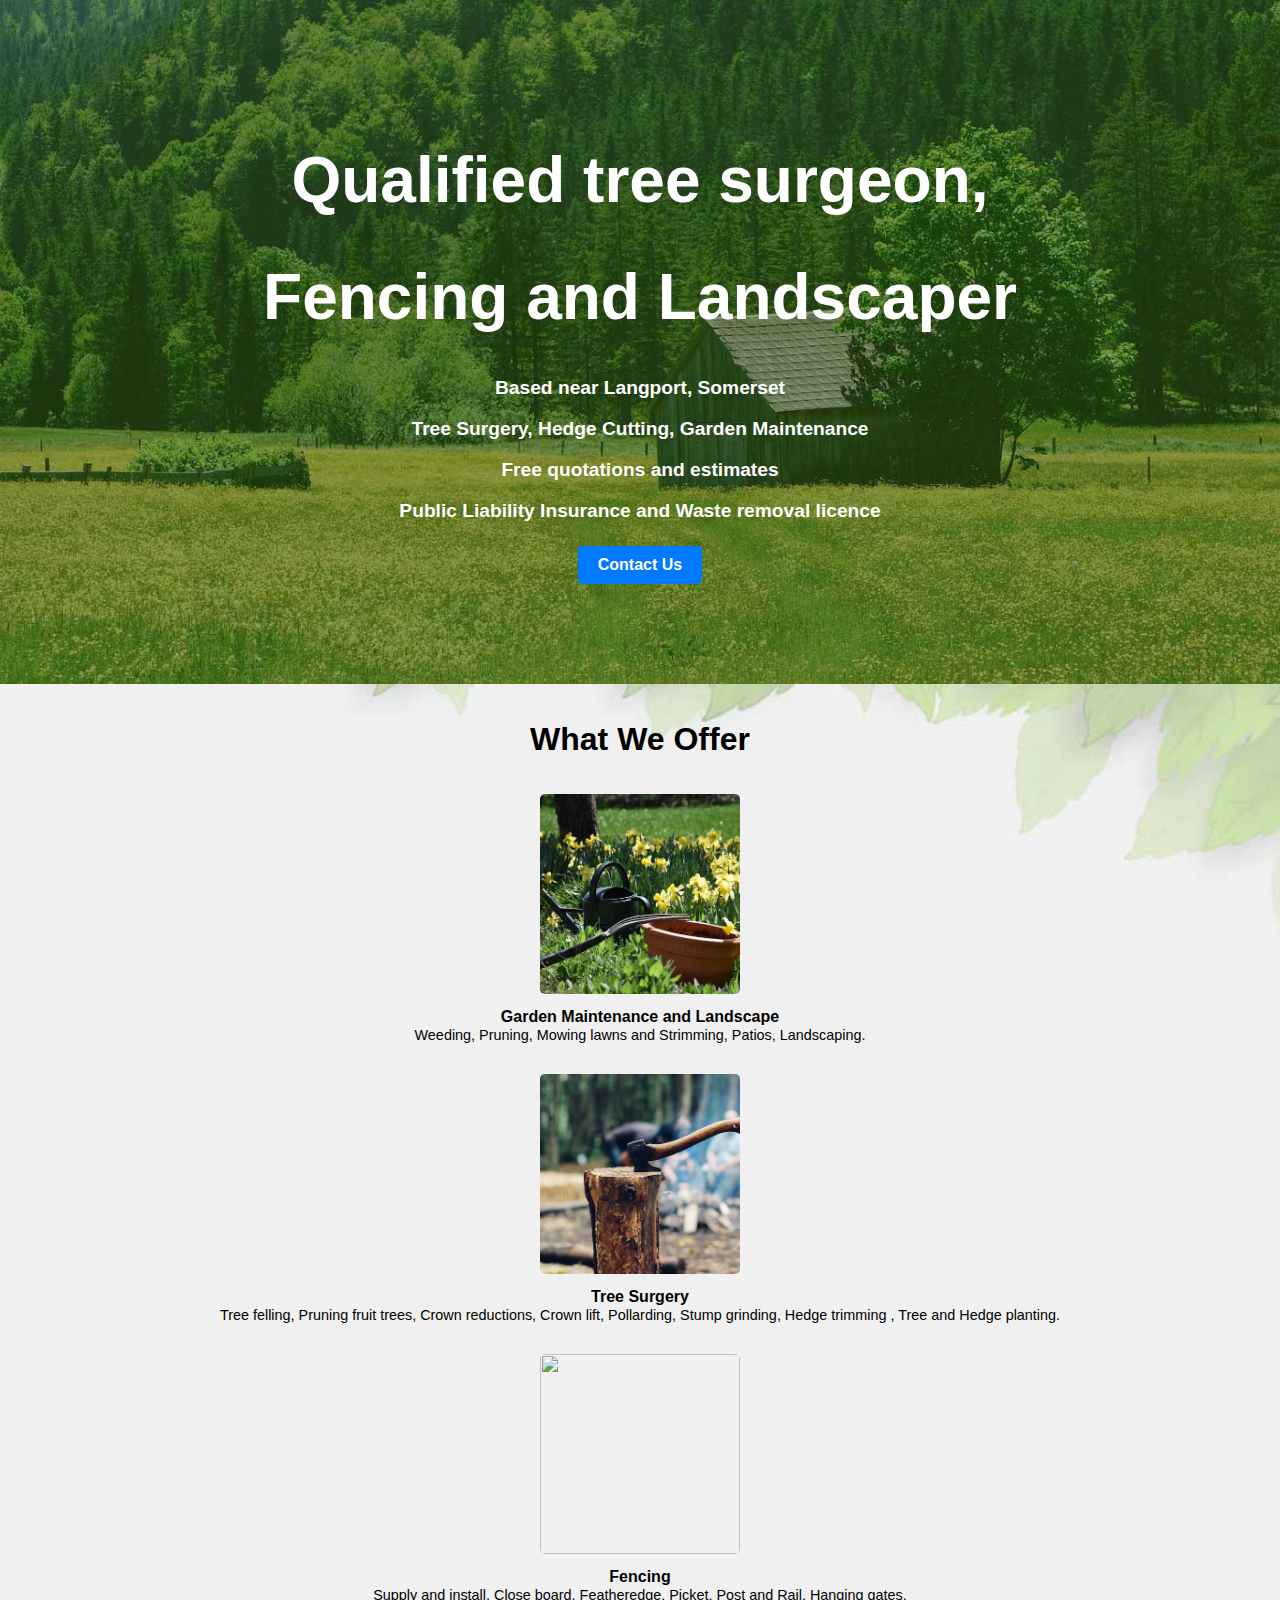
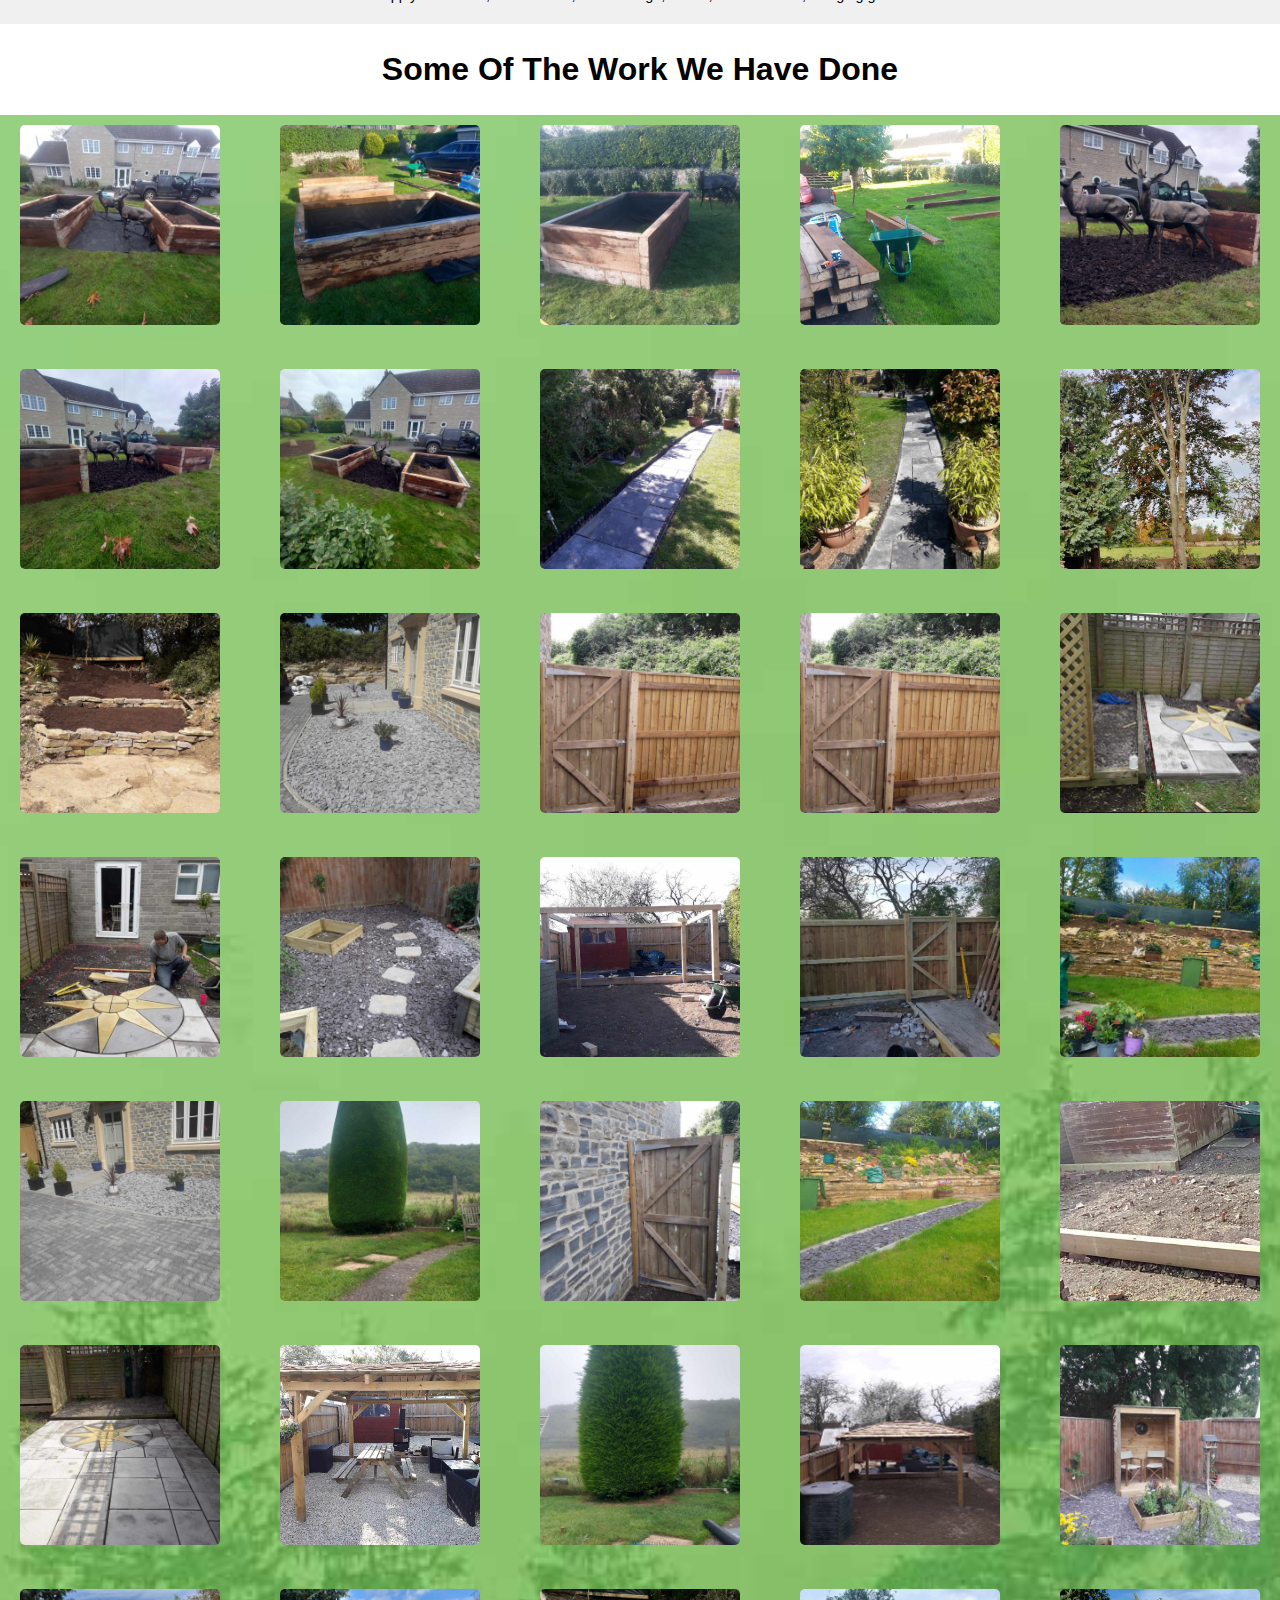
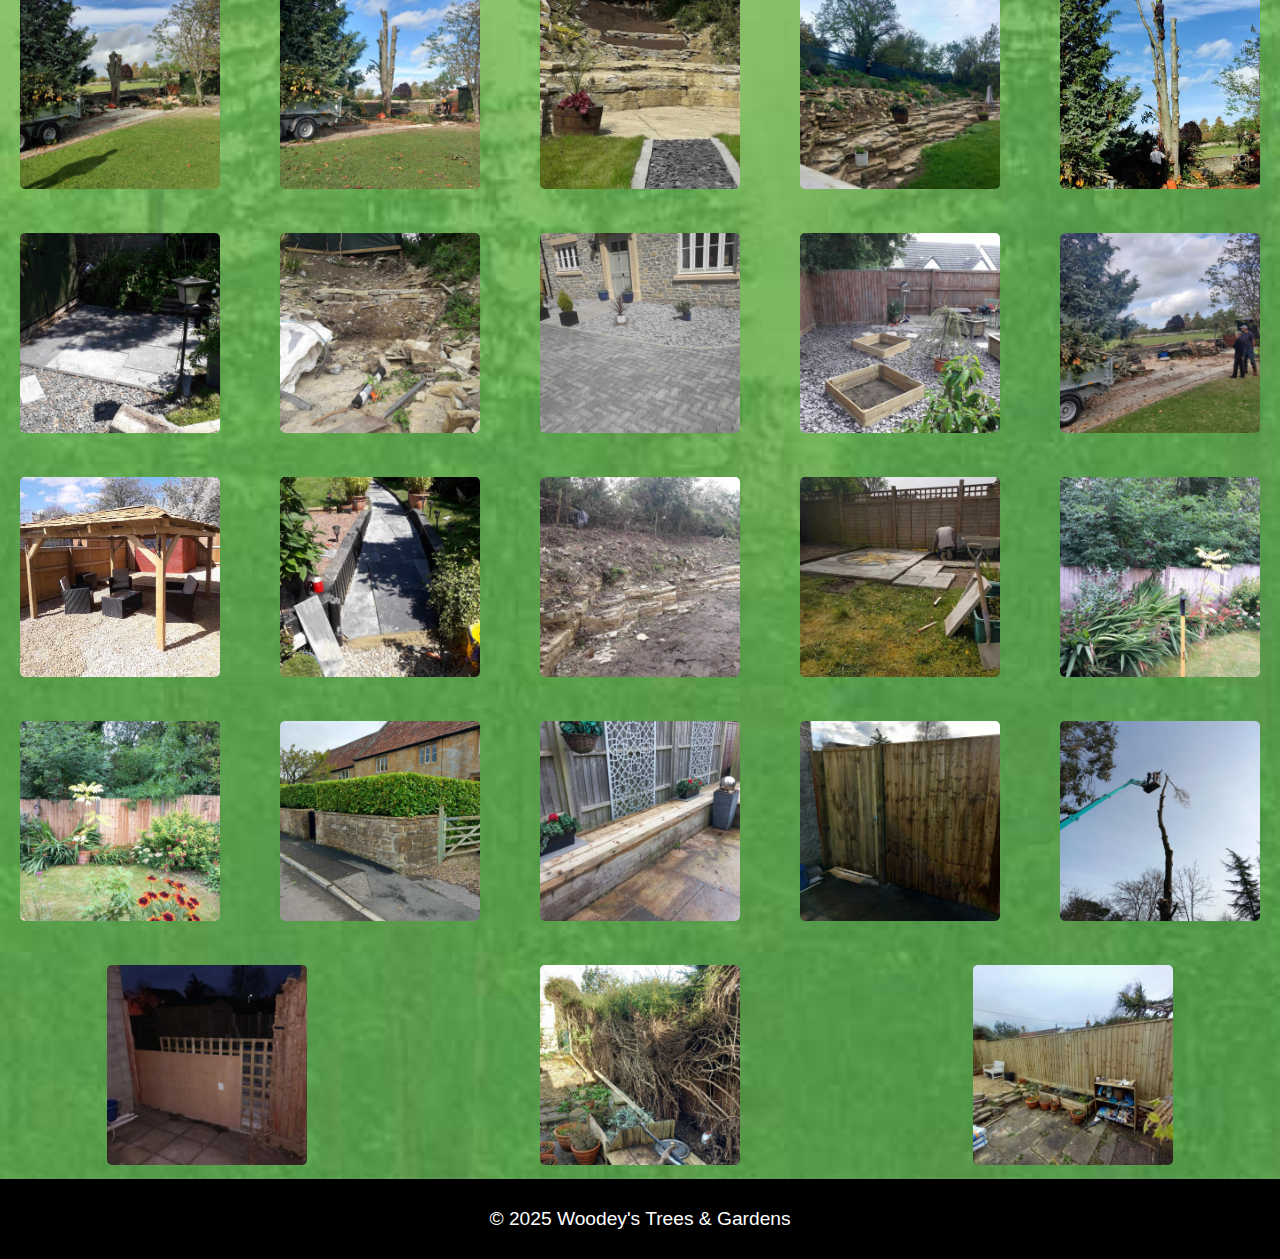
==== index.html @ 31429c20 "upload photos" ====
<!DOCTYPE html>
<html lang="en">
<head>
  <meta charset="UTF-8">
  <meta name="viewport" content="width=device-width, initial-scale=1.0">
  <title>Woodey's Trees & Gardens</title>
  <link rel="stylesheet" href="styles.css">
</head>
<body>
  <header>
    <h1>Qualified tree surgeon,</h1> 
    <h1>Fencing and Landscaper</h1>
    <nav>
      <ul>
        <p>Based near Langport, Somerset</p>
        <p>Tree Surgery, Hedge Cutting, Garden Maintenance</p>
        <p>Free quotations and estimates</p>
        <p>Public Liability Insurance and Waste removal licence</p>
      </ul>
    </nav>
  <!-- Contact Us Button -->
  <a href="contact-us.html" class="contact-button">Contact Us</a>
    </header>

<main>
    <section id="about">
      <h2>What We Offer</h2>
      <div class="aboutpictures">
        <figure>
          <img src="images/Garden Maintenance.jpg">
          <figcaption>Garden Maintenance and Landscape</figcaption>
          <p2>Weeding, Pruning, Mowing lawns and Strimming, Patios, Landscaping.</p2>
        </figure>
        <figure>
          <img src="images/Tree.jpg">
          <figcaption>Tree Surgery</figcaption>
          <p2>Tree felling, Pruning fruit trees, Crown reductions, Crown lift, Pollarding, Stump grinding, Hedge trimming , Tree and Hedge planting.</p2>
        </figure>
        <figure>
          <img src="images/Fence.jpg">
          <figcaption>Fencing</figcaption>
        <p2>Supply and install, Close board, Featheredge, Picket, Post and Rail, Hanging gates.</p2>
        </figure>
      </div>
    </section>
  </main>

<portfolio>
    <section id="portfolio">
      <h2>Some Of The Work We Have Done</h2>
      <div class="gallery">
        <figure><img src="images/Planter.jpg"></figure>
        <figure><img src="images/Planter2.jpeg"></figure>
        <figure><img src="images/Planter3.jpeg"></figure>
        <figure><img src="images/Planter4.jpeg"></figure>
        <figure><img src="images/Deer.jpeg"></figure>
        <figure><img src="images/Deer2.jpg"></figure>
        <figure><img src="images/Deer3.jpg"></figure>
        <figure><img src="images/Path.jpg"></figure>
        <figure><img src="images/Path2.jpg"></figure>
        <figure><img src="images/Tree2.jpg"></figure>
        <figure><img src="images/Photo1.jpg"></figure>
        <figure><img src="images/Photo2.jpg"></figure>
        <figure><img src="images/Photo3.jpg"></figure>
        <figure><img src="images/Photo3.jpg"></figure>
        <figure><img src="images/Photo4.jpg"></figure>
        <figure><img src="images/Photo5.jpg"></figure>
        <figure><img src="images/Photo6.jpg"></figure>
        <figure><img src="images/Photo7.jpg"></figure>
        <figure><img src="images/Photo8.jpg"></figure>
        <figure><img src="images/Photo9.jpg"></figure>
        <figure><img src="images/Photo10.jpg"></figure>
        <figure><img src="images/Photo11.jpg"></figure>
        <figure><img src="images/Photo12.jpg"></figure>
        <figure><img src="images/Photo13.jpg"></figure>
        <figure><img src="images/Photo14.jpg"></figure>
        <figure><img src="images/Photo15.jpg"></figure>
        <figure><img src="images/Photo16.jpg"></figure>
        <figure><img src="images/Photo17.jpg"></figure>
        <figure><img src="images/Photo18.jpg"></figure>
        <figure><img src="images/Photo19.jpg"></figure>
        <figure><img src="images/Photo20.jpg"></figure>
        <figure><img src="images/Photo21.jpg"></figure>
        <figure><img src="images/Photo22.jpg"></figure>
        <figure><img src="images/Photo23.jpg"></figure>
        <figure><img src="images/Photo24.jpg"></figure>
        <figure><img src="images/Photo25.jpg"></figure>
        <figure><img src="images/Photo26.jpg"></figure>
        <figure><img src="images/Photo27.jpg"></figure>
        <figure><img src="images/Photo28.jpg"></figure>
        <figure><img src="images/Photo29.jpg"></figure>
        <figure><img src="images/Photo30.jpg"></figure>
        <figure><img src="images/Photo31.jpg"></figure>
        <figure><img src="images/Photo32.jpg"></figure>
        <figure><img src="images/Photo33.jpg"></figure>
        <figure><img src="images/Photo34.jpg"></figure>
        <figure><img src="images/Photo35.jpg"></figure>
        <figure><img src="images/Photo36.jpg"></figure>
        <figure><img src="images/Photo37.jpg"></figure>
        <figure><img src="images/Photo38.jpg"></figure>
        <figure><img src="images/Photo39.jpg"></figure>
        <figure><img src="images/Photo40.jpg"></figure>
        <figure><img src="images/Photo41.jpg"></figure>
        <figure><img src="images/Photo42.jpg"></figure>
      </div>
    </section>
</portfolio>


  <footer>
    <p>&copy; 2025 Woodey's Trees & Gardens</p>
  </footer>
</body>
</html>
---- styles.css ----
/* Base Styles */
body {
    font-family: Arial, sans-serif;
    margin: 0;
    padding: 0;
    font-size: 1rem; /* Base font size */
}

h1 {
    font-weight: bold;
}

h2 {
    text-align: center;
    font-size: xx-large;
}

p {
    font-size: 1.2rem; /* Adjusted for readability */
    color: white;
}

p2 {
    font-size: 0.90rem; /* Adjusted for readability */
    color: black;
    text-align: center;
}

/* Header Styles */
header {
    background-color: #ffffff;
    background-image: url("/images/banner.jpg");
    background-size: cover;
    background-repeat: no-repeat;
    background-position: center;
    color: white;
    padding: 100px;
    text-align: center;
    font-weight: bold;
    font-size: xx-large;
}

/* Navigation Styles */
nav ul {
    list-style-type: none;
    padding: 0;
    margin: 0;
}

nav ul li {
    display: inline-block; /* Inline items for desktop */
    margin-right: 15px;
}

nav ul li a {
    text-decoration: none;
    color: black; /* Default link color */
}

/* Button Styles */
.contact-button {
    display: inline-block;
    padding: 10px 20px;
    background-color: #007BFF; /* Blue color */
    color: white;
    text-decoration: none;
    border-radius: 5px; /* Rounded corners */
    font-size: 16px;
    font-weight: bold;
}

.contact-button:hover {
    background-color: #0056b3; /* Darker blue on hover */
}

/* Main Content Styles */
main {
    padding: 10px;
    background-image: url("/images/bg-img.jpg");
    background-size: cover;
    background-repeat: no-repeat;
    background-position: center;
}

/* Portfolio Section Styles */
portfolio {

}

/* Gallery Styles */
figure {
    display: table; /* Center content horizontally */
    margin: auto;
    text-align: center;
    border-radius: 8px; /* Rounded corners */
    padding: 10px;
}

figcaption {
    margin-top: 10px; /* Optional margin for spacing */
    font-weight: bold;
    text-align: center;
}

.aboutpictures {
    display: flex;
    flex-direction: column; /* Stack images vertically */
    gap: 10px; /* Space between images */
}

.gallery {
    background-image: url("/images/bannerbottom.jpg");
    background-size: cover;
    background-repeat: no-repeat;
    background-position: center;
    display: flex; 
    flex-wrap: wrap; /* Wrap items to fit smaller screens */
    gap: 20px; /* Space between items */
}

.aboutpictures img {
    width: 200px; /* Full width of the container */
    height: 200px; /* Set a fixed height for all images */
    object-fit: cover; /* Ensures images fill the box while maintaining aspect ratio */
    border-radius: 5px; /* Optional: Add rounded corners */
}

.gallery img {
    width: 200px; /* Full width of the container */
    height: 200px; /* Set a fixed height for all images */
    object-fit: cover; /* Ensures images fill the box while maintaining aspect ratio */
    border-radius: 5px; /* Optional: Add rounded corners */
}

/* Footer Styles */
footer {
    text-align: center;
    padding: 10px;
    background-color: black;
}

form {
    max-width: 500px;
    margin: auto;
    padding: 10px;
    border-radius: 5px;
}

label {
    display: block;
    margin-bottom: 5px;
}

input, textarea, button {
    width: 100%;
    padding: 10px;
    margin-bottom: 10px;
}

button {
    background-color: #4CAF50;
    color: white;
    border: none;
    cursor: pointer;
}

button:hover {
    background-color: #45a049;
}

/* Responsive Design - Mobile First Approach */

/* For small screens (mobile devices) */
@media (max-width: 768px) {
    
    header {
        padding: 50px; /* Reduce padding for smaller screens */
        font-size: large; /* Adjust header text size */
        text-align:center
        }
    
  
   .gallery figure{
      width:auto%;
   }
   .aboutpictures figure{
      width:auto%;
    }
    
   
}
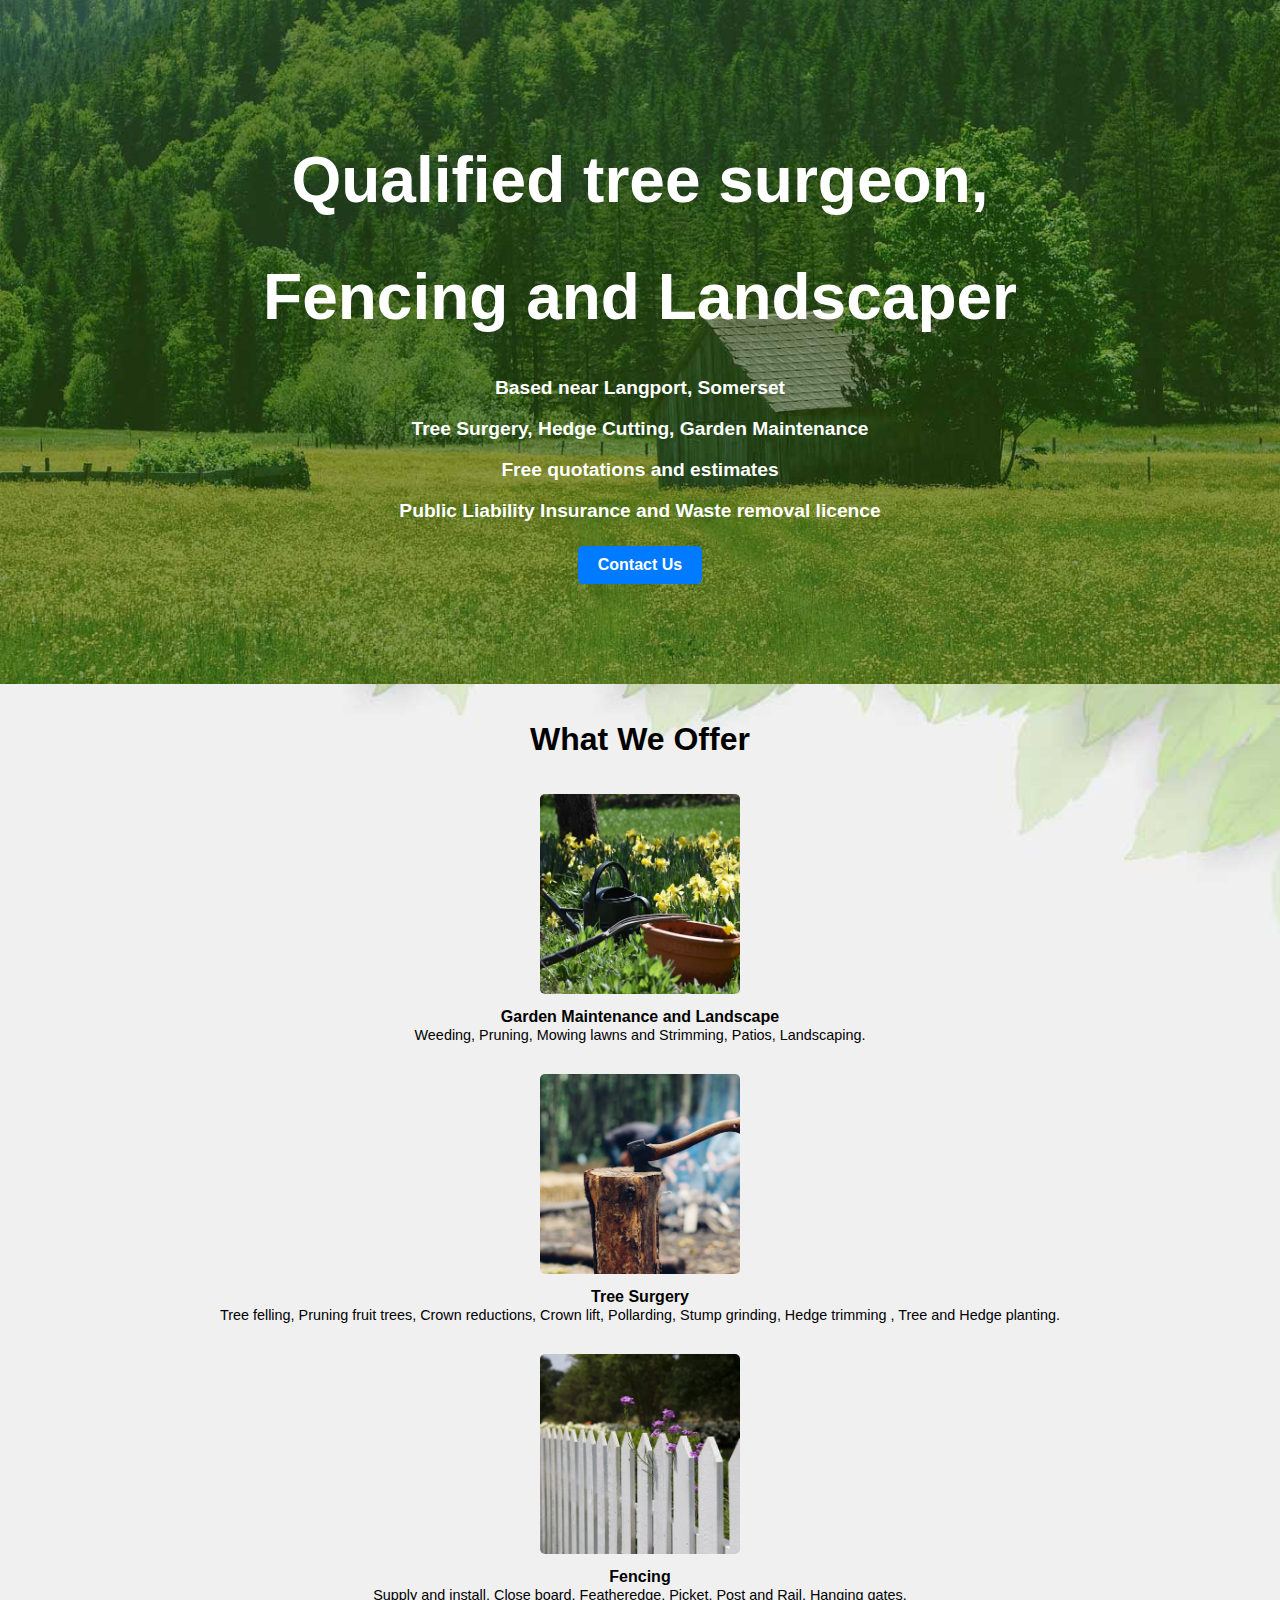
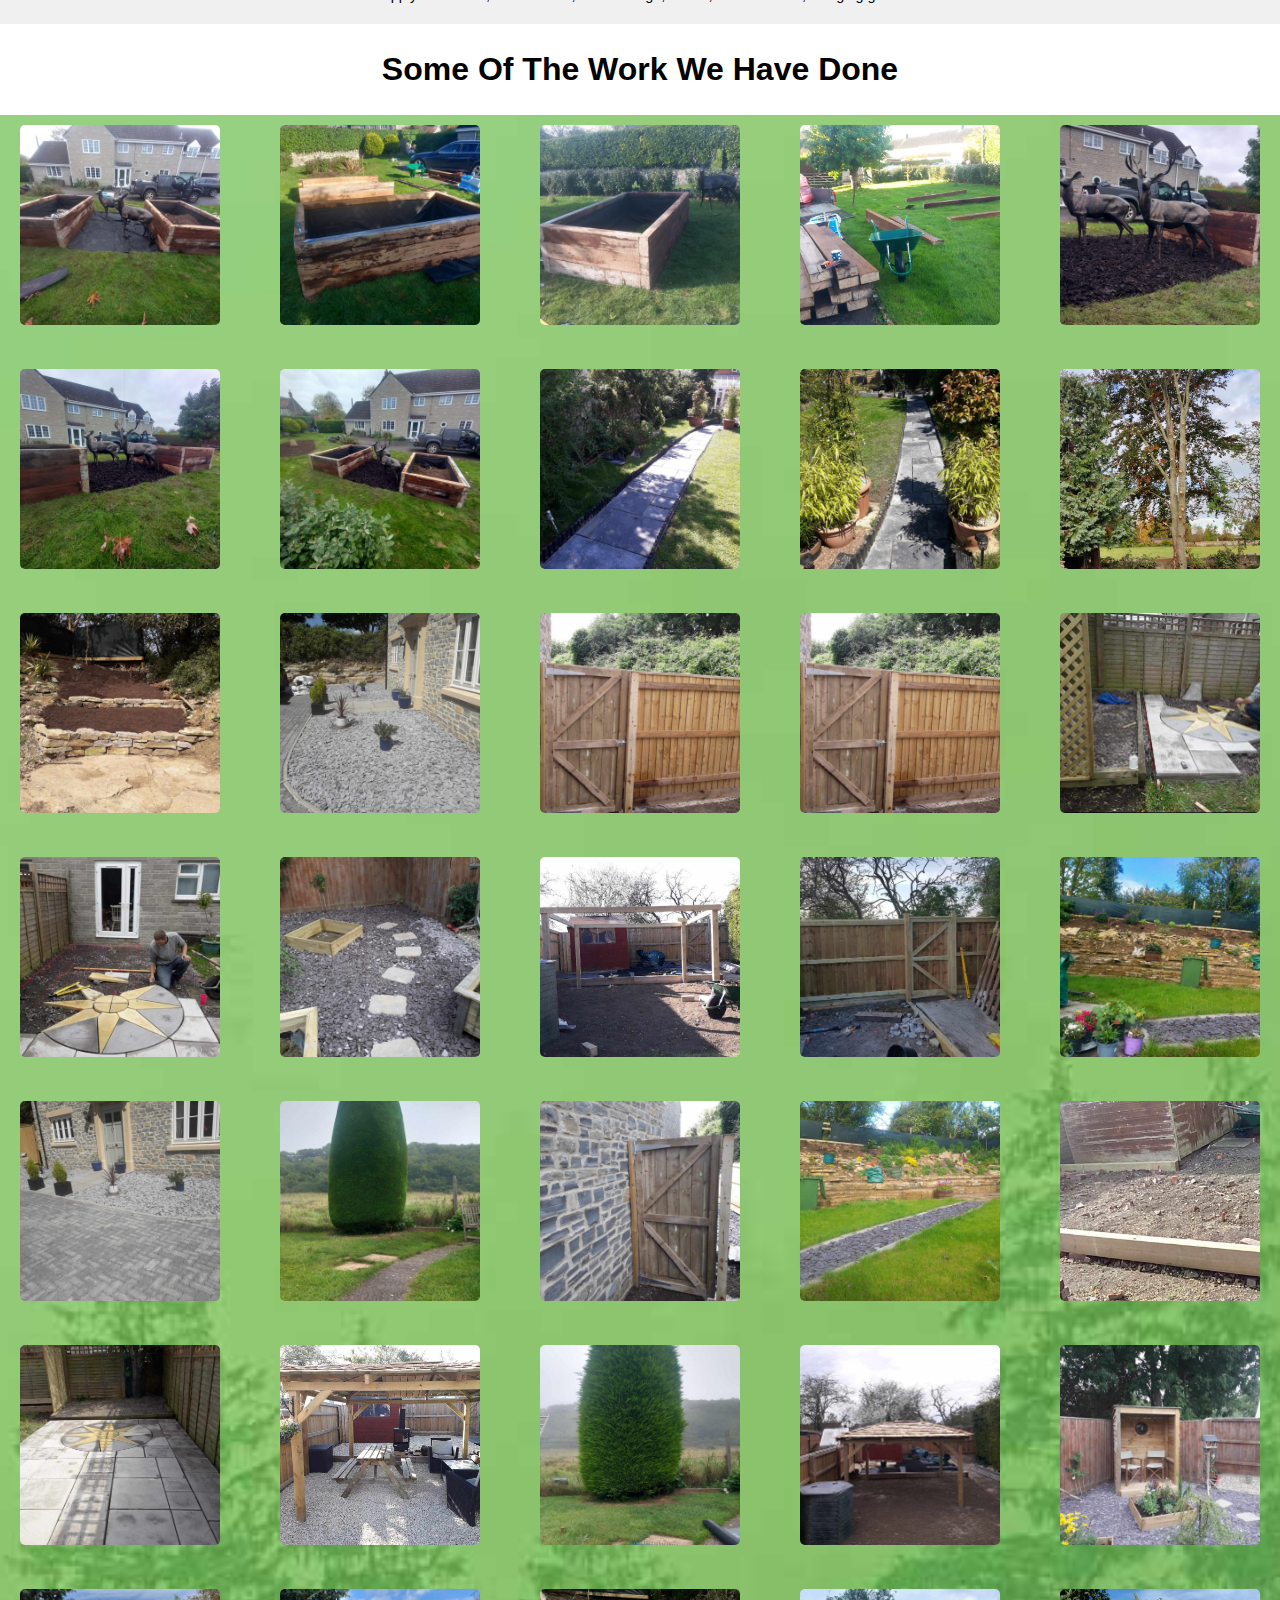
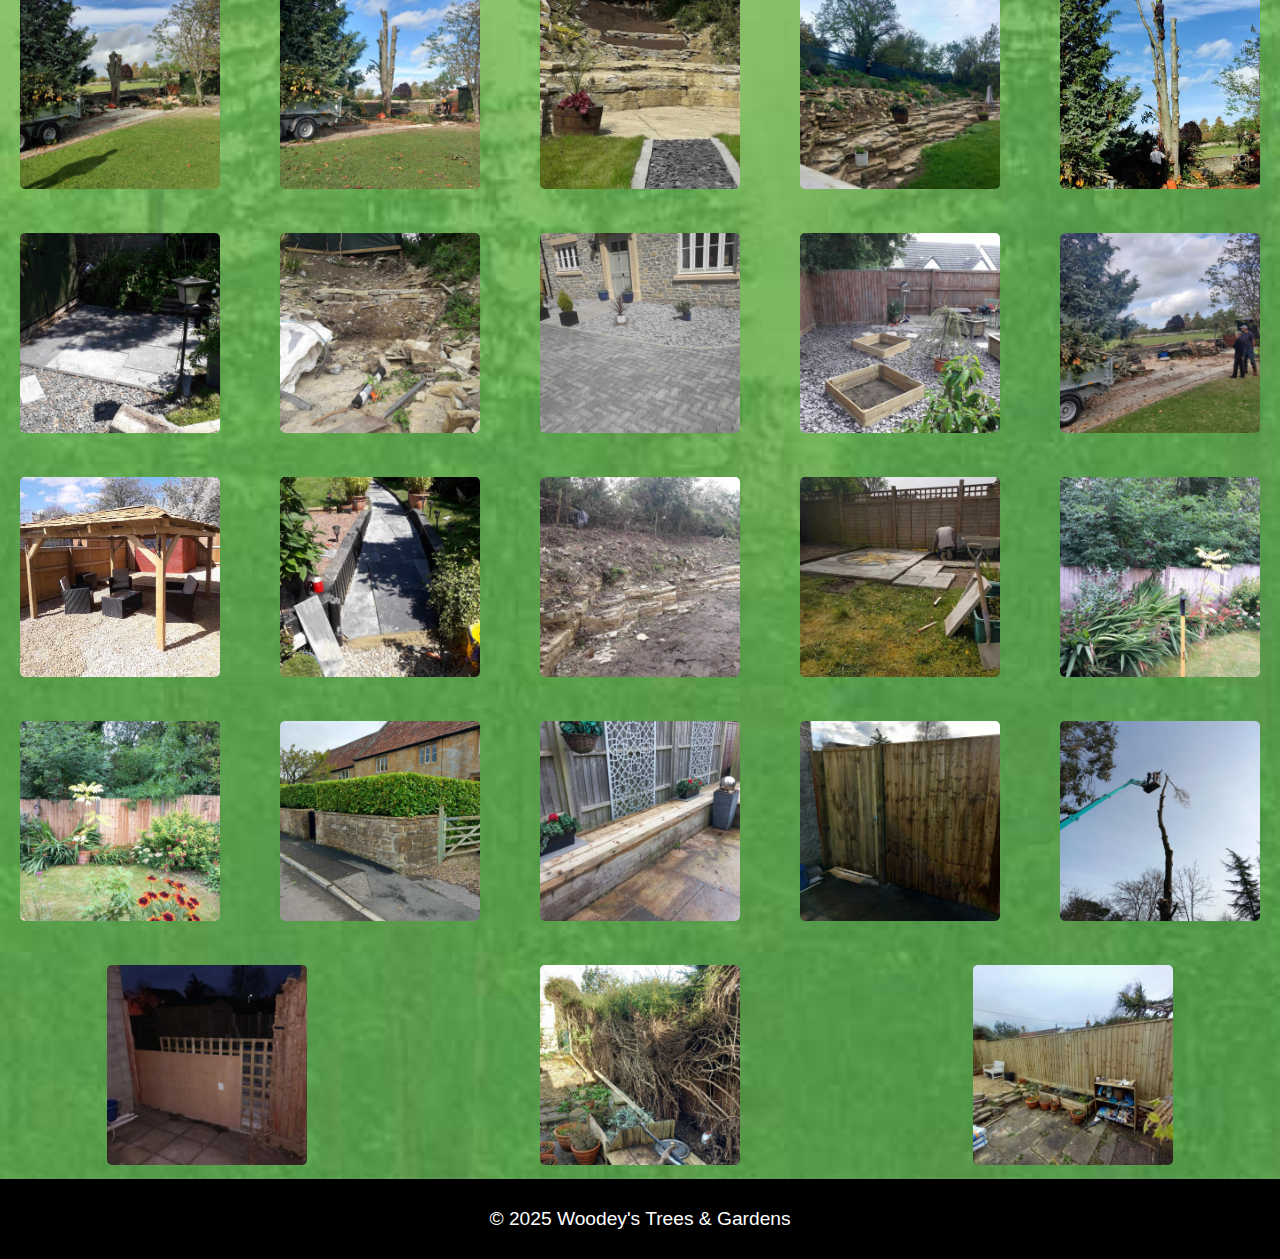
==== commit bc040105: "update fence" ====
--- a/index.html
+++ b/index.html
@@ -37,7 +37,7 @@
           <p2>Tree felling, Pruning fruit trees, Crown reductions, Crown lift, Pollarding, Stump grinding, Hedge trimming , Tree and Hedge planting.</p2>
         </figure>
         <figure>
-          <img src="images/Fence.jpg">
+          <img src="images/fence.jpg">
           <figcaption>Fencing</figcaption>
         <p2>Supply and install, Close board, Featheredge, Picket, Post and Rail, Hanging gates.</p2>
         </figure>
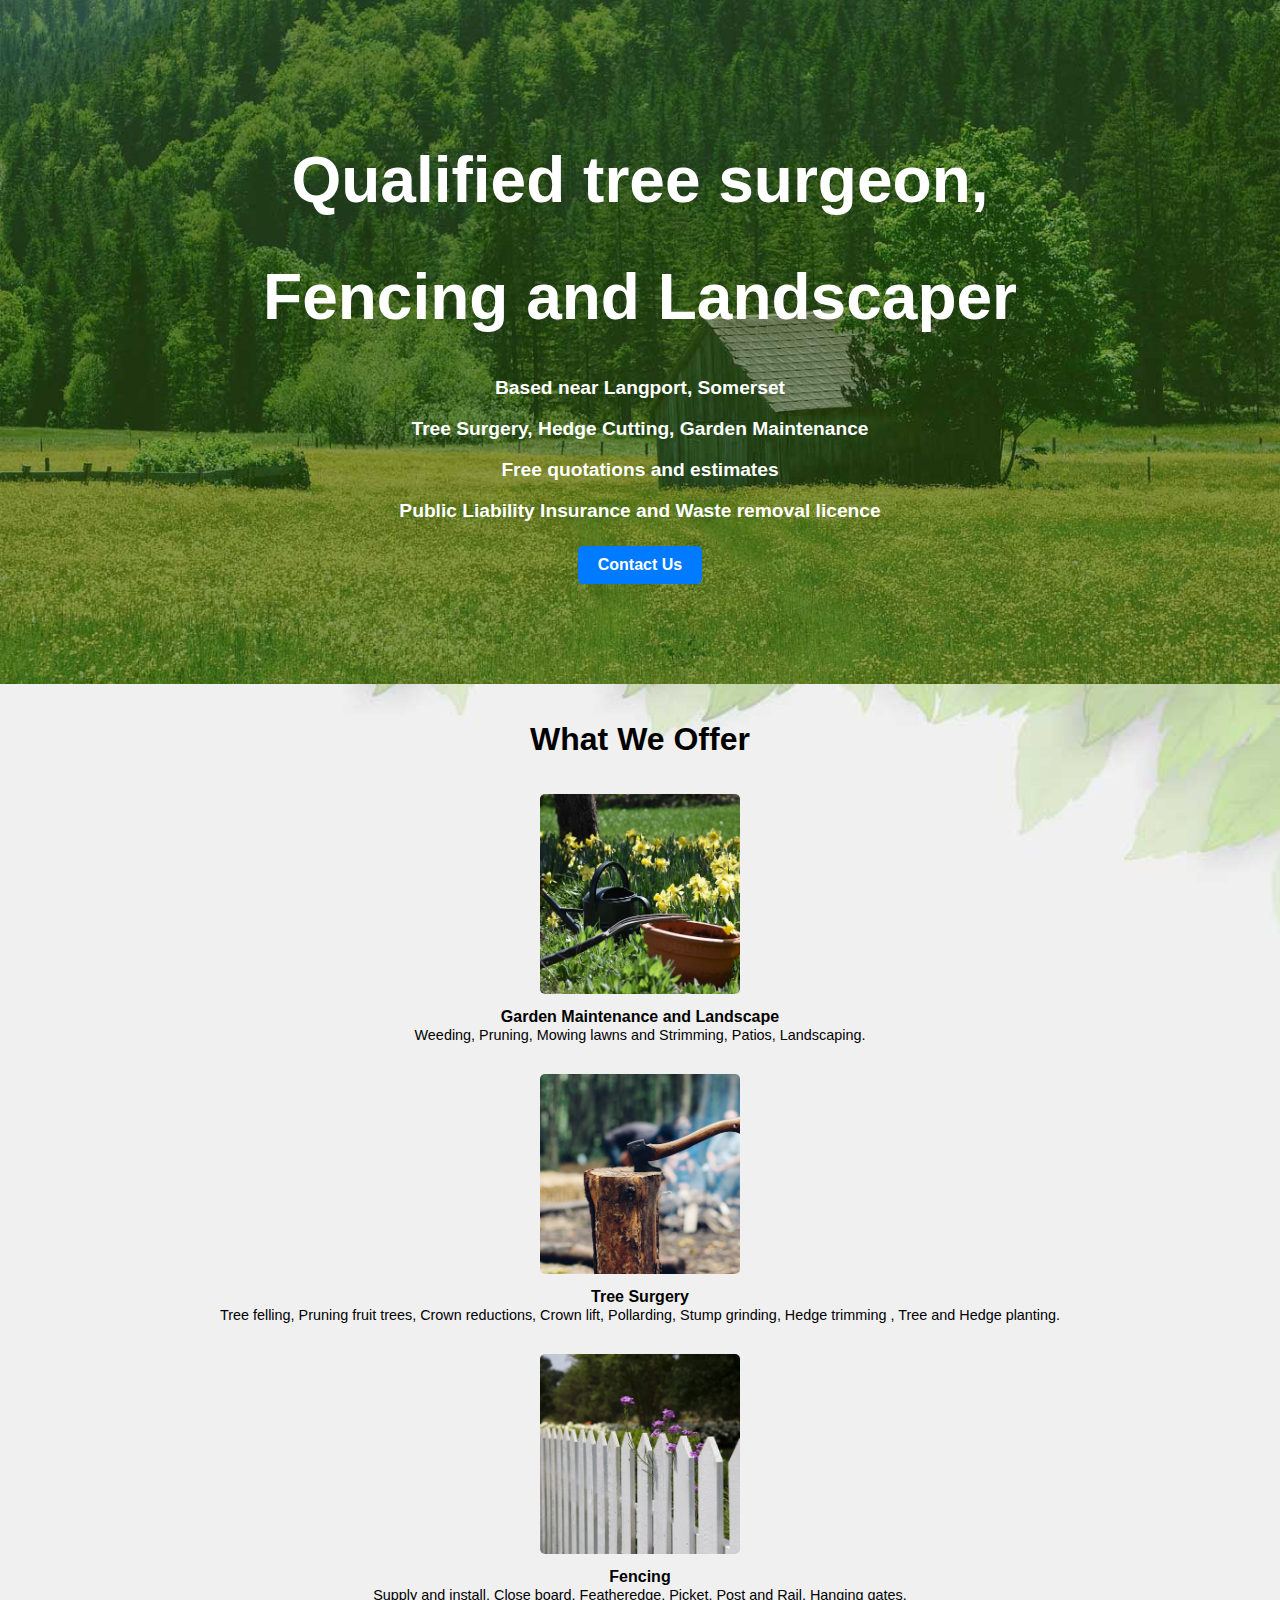
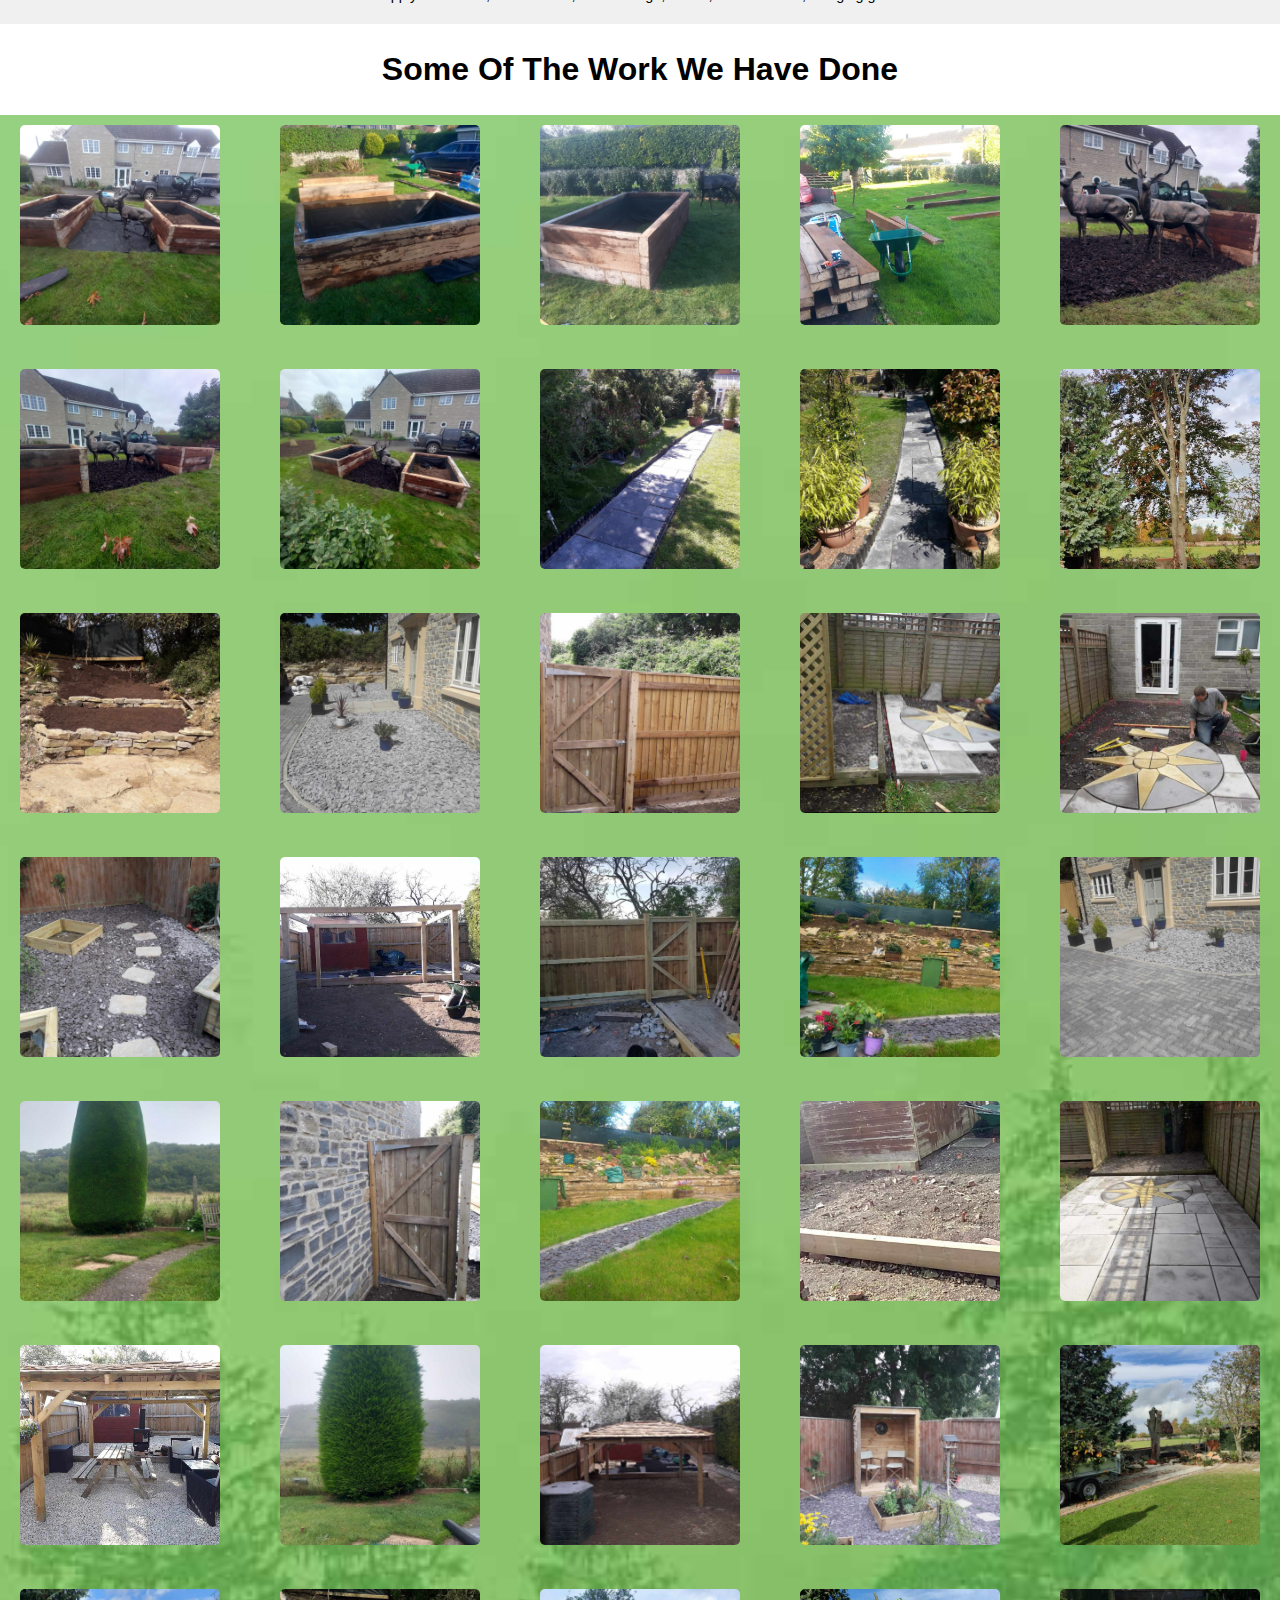
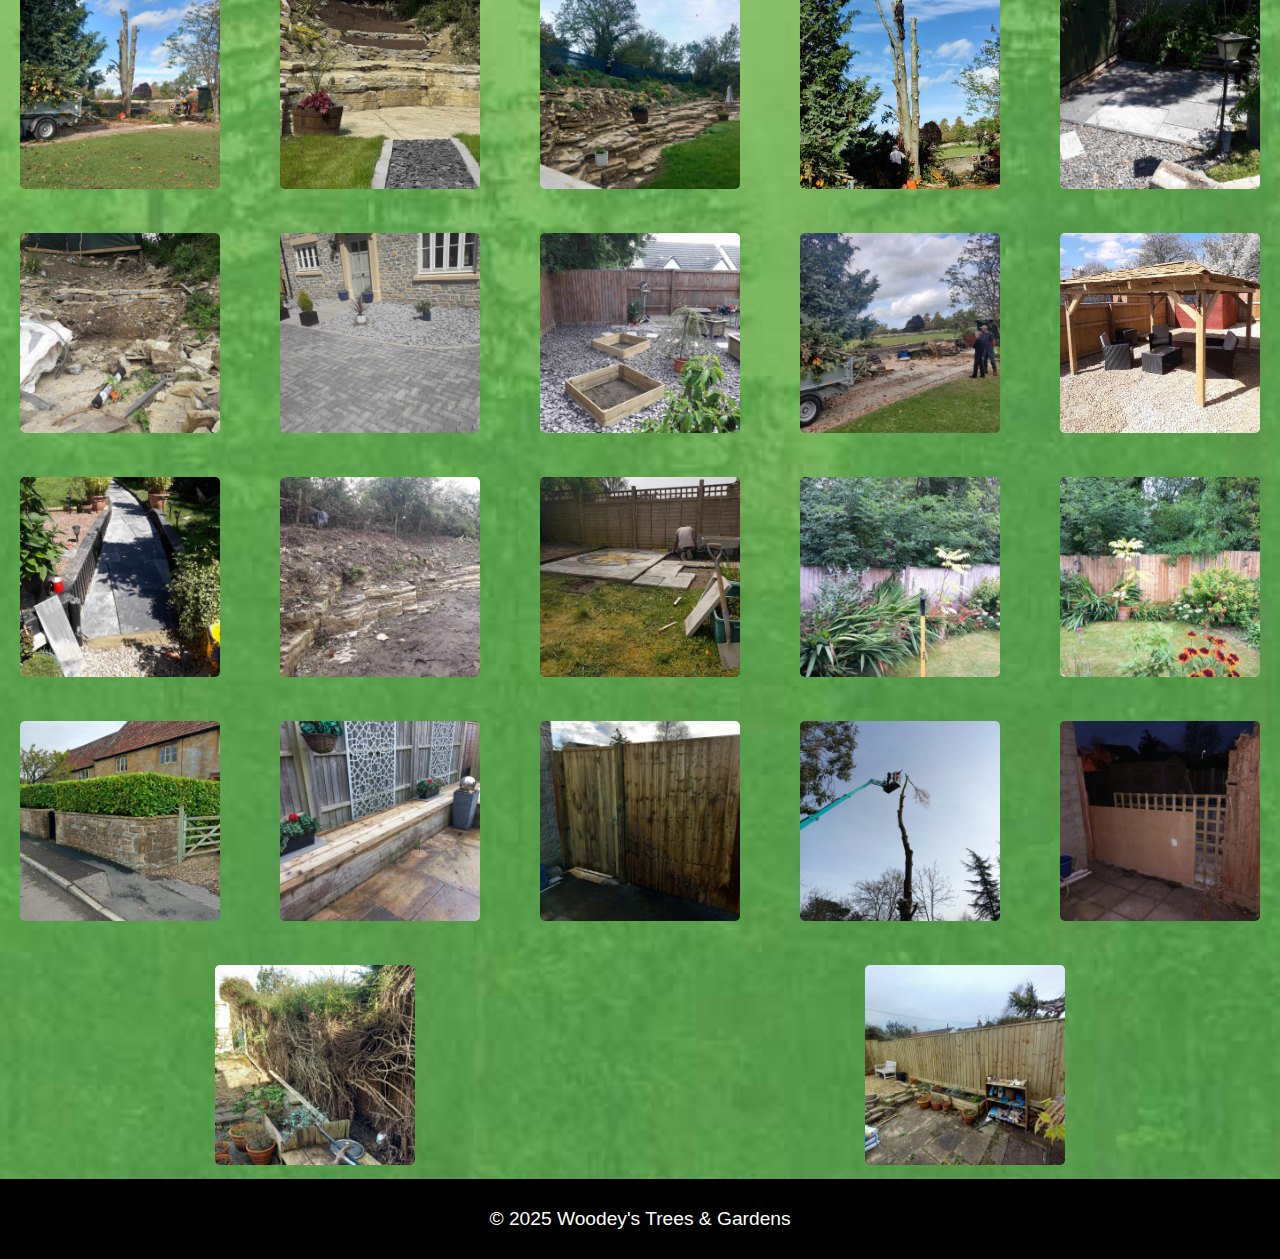
==== commit 9ecff658: "removed dup photo" ====
--- a/index.html
+++ b/index.html
@@ -62,7 +62,6 @@
         <figure><img src="images/Photo1.jpg"></figure>
         <figure><img src="images/Photo2.jpg"></figure>
         <figure><img src="images/Photo3.jpg"></figure>
-        <figure><img src="images/Photo3.jpg"></figure>
         <figure><img src="images/Photo4.jpg"></figure>
         <figure><img src="images/Photo5.jpg"></figure>
         <figure><img src="images/Photo6.jpg"></figure>
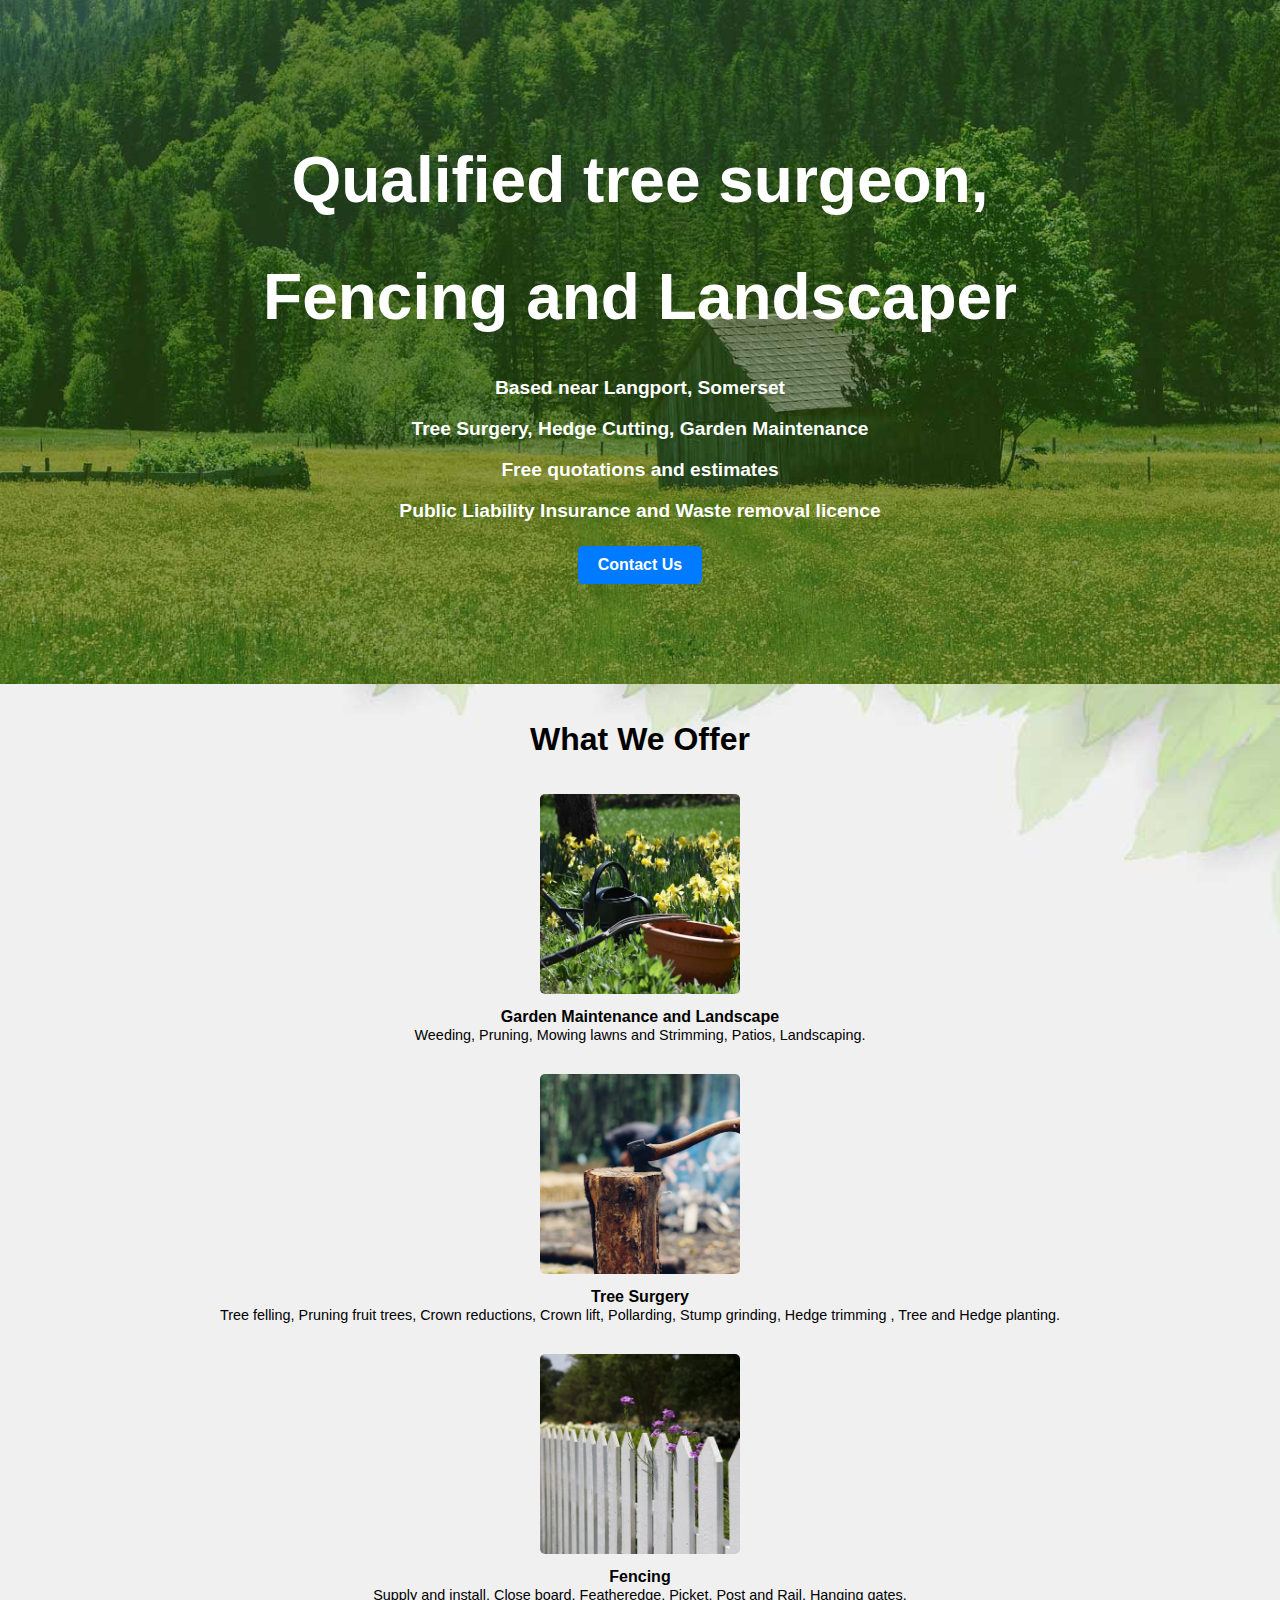
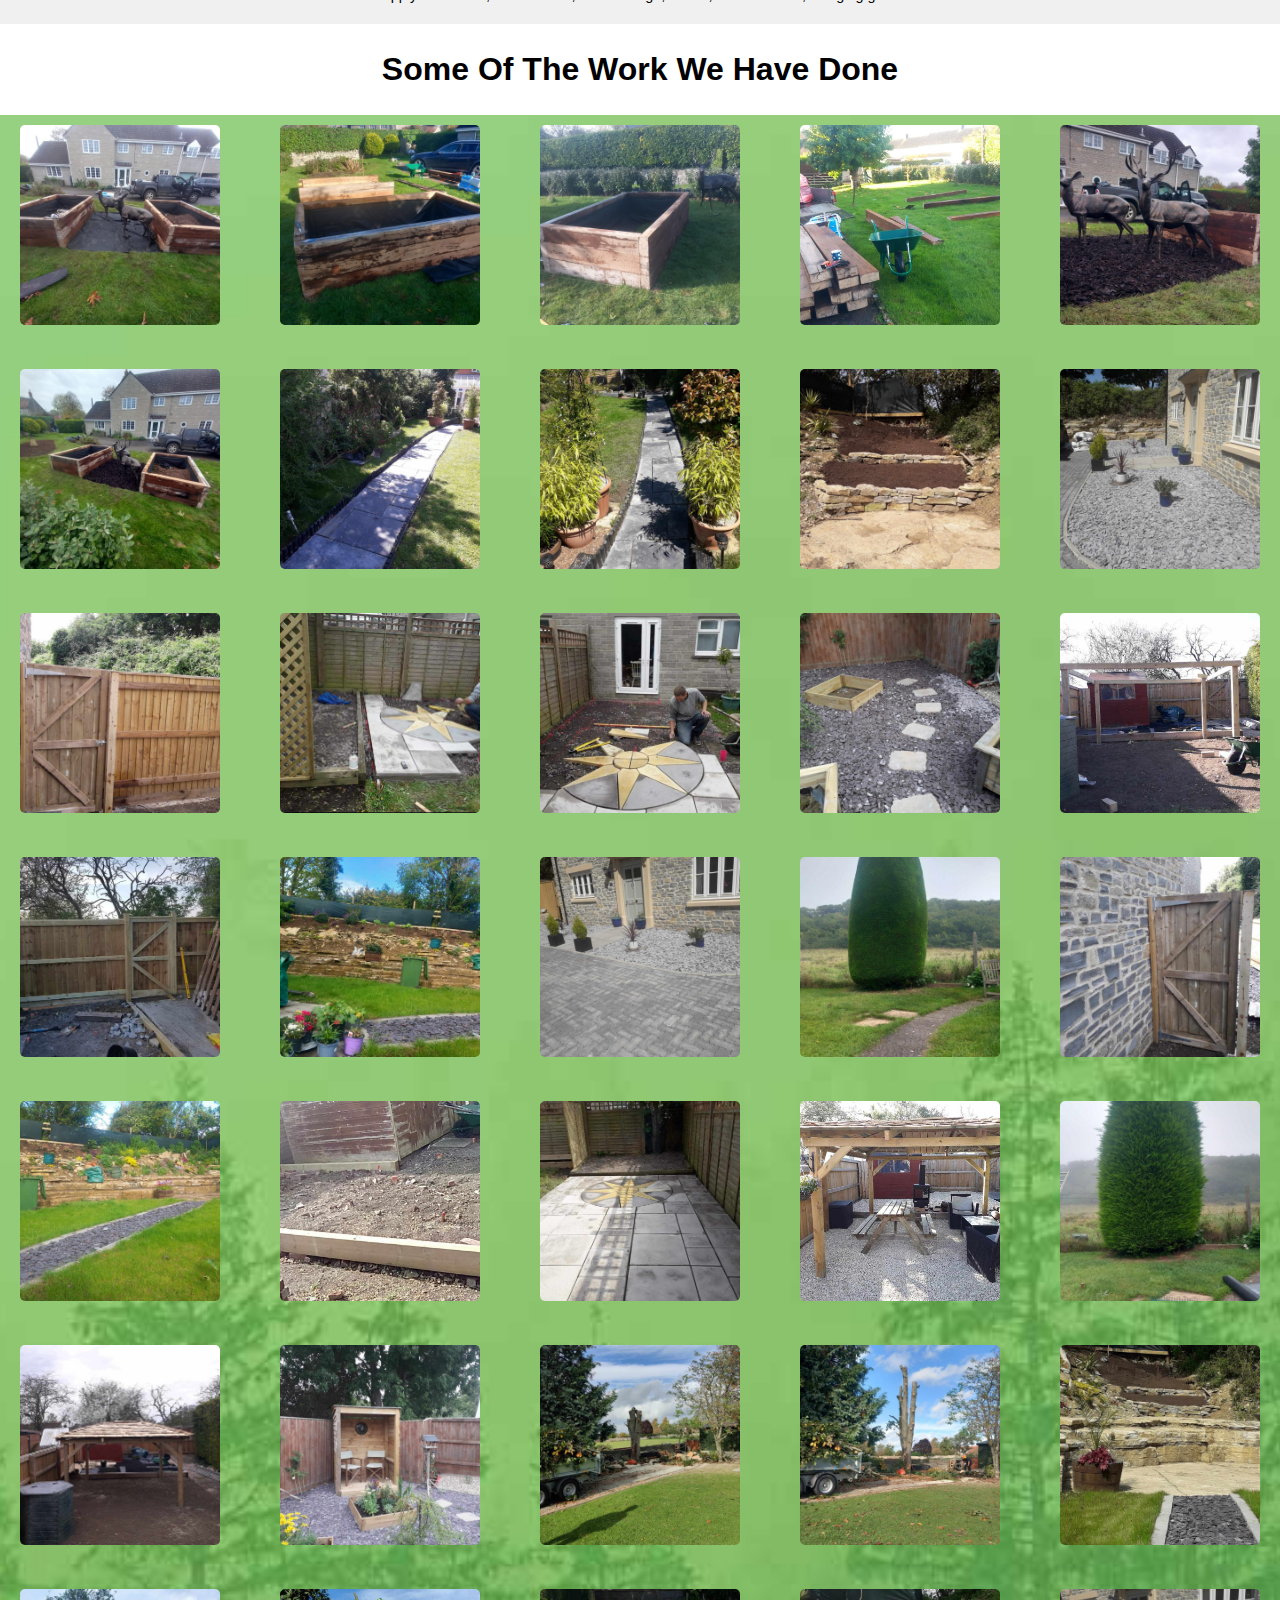
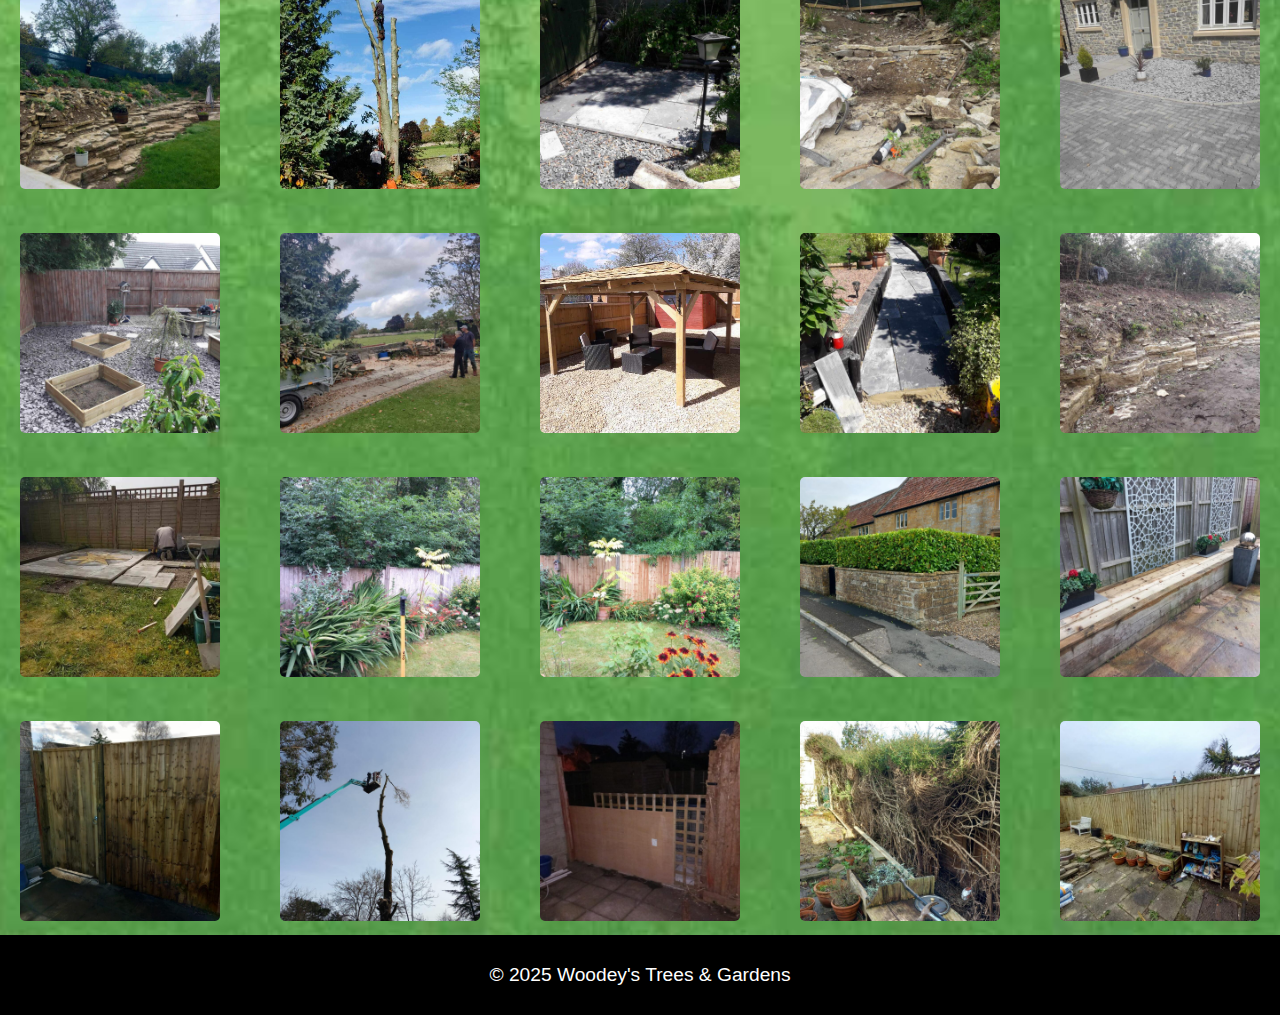
==== commit ae667f1f: "update photos" ====
--- a/index.html
+++ b/index.html
@@ -54,11 +54,9 @@
         <figure><img src="images/Planter3.jpeg"></figure>
         <figure><img src="images/Planter4.jpeg"></figure>
         <figure><img src="images/Deer.jpeg"></figure>
-        <figure><img src="images/Deer2.jpg"></figure>
         <figure><img src="images/Deer3.jpg"></figure>
         <figure><img src="images/Path.jpg"></figure>
         <figure><img src="images/Path2.jpg"></figure>
-        <figure><img src="images/Tree2.jpg"></figure>
         <figure><img src="images/Photo1.jpg"></figure>
         <figure><img src="images/Photo2.jpg"></figure>
         <figure><img src="images/Photo3.jpg"></figure>
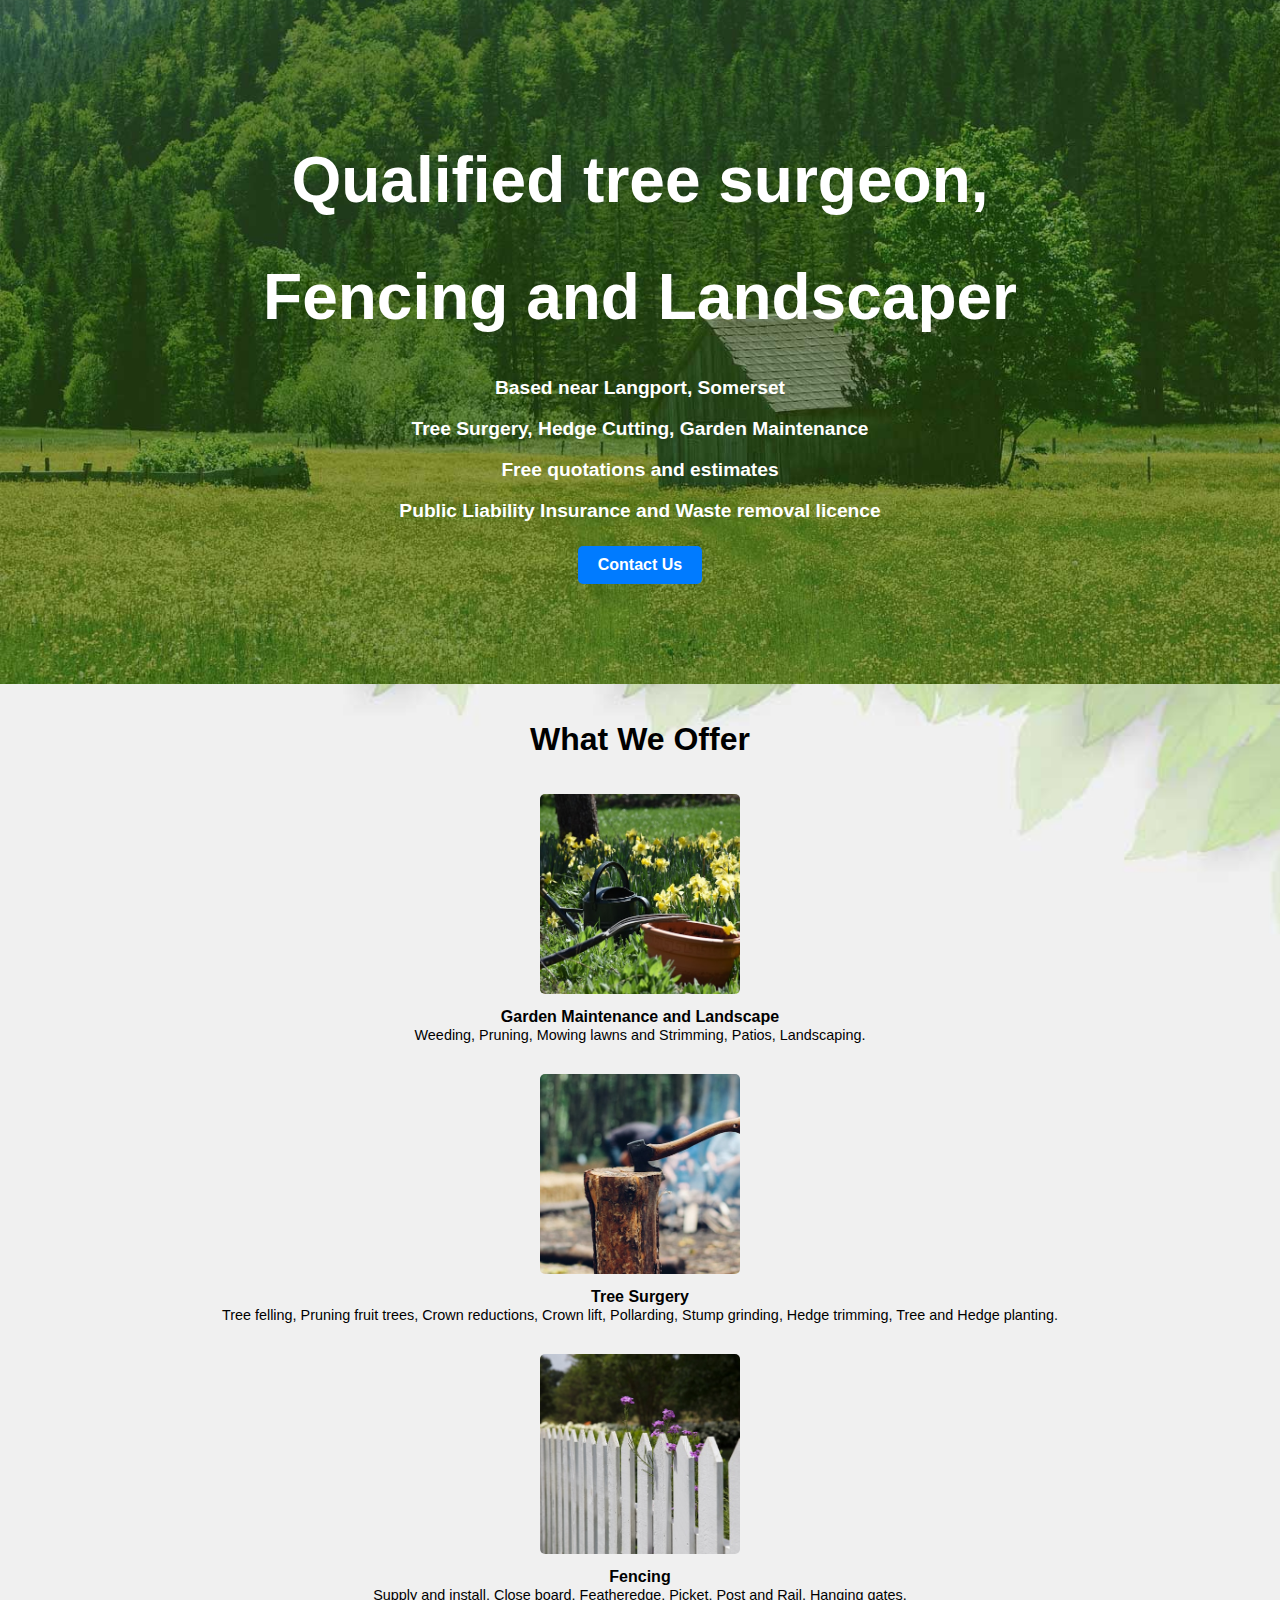
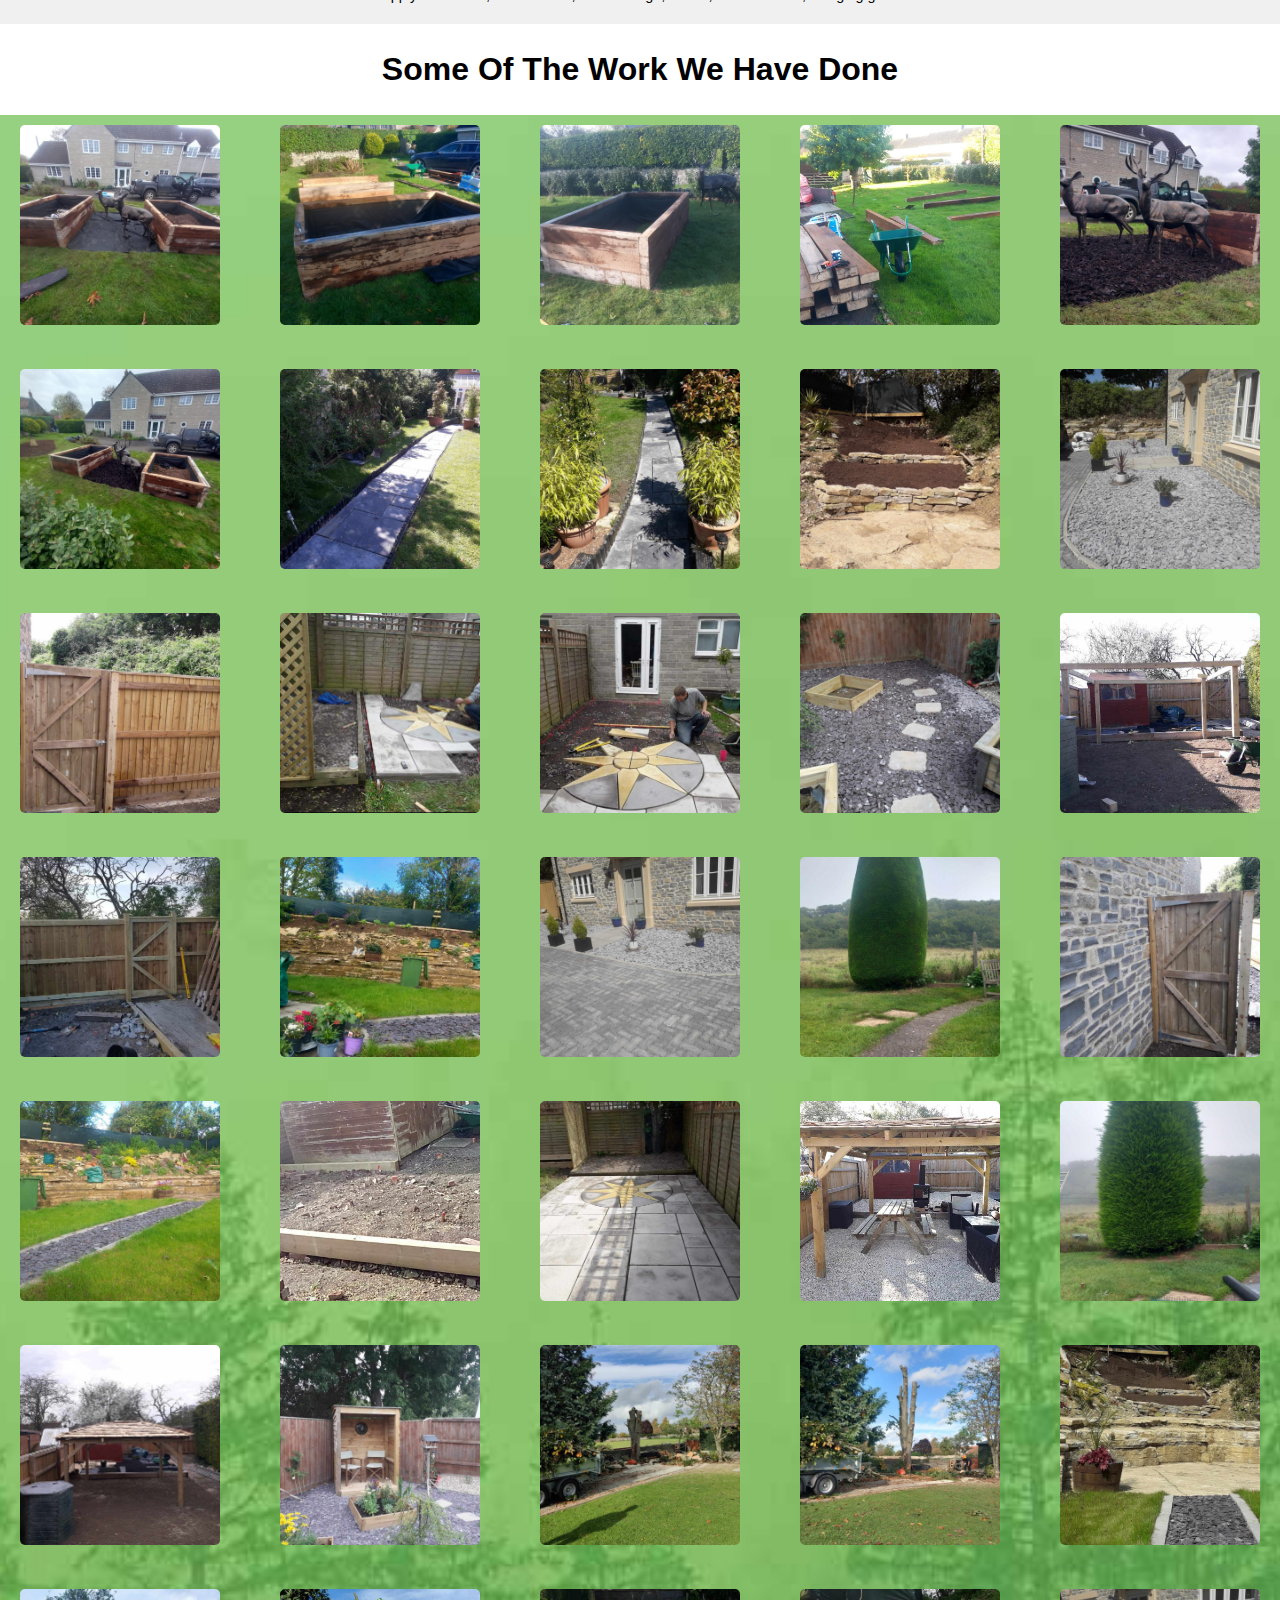
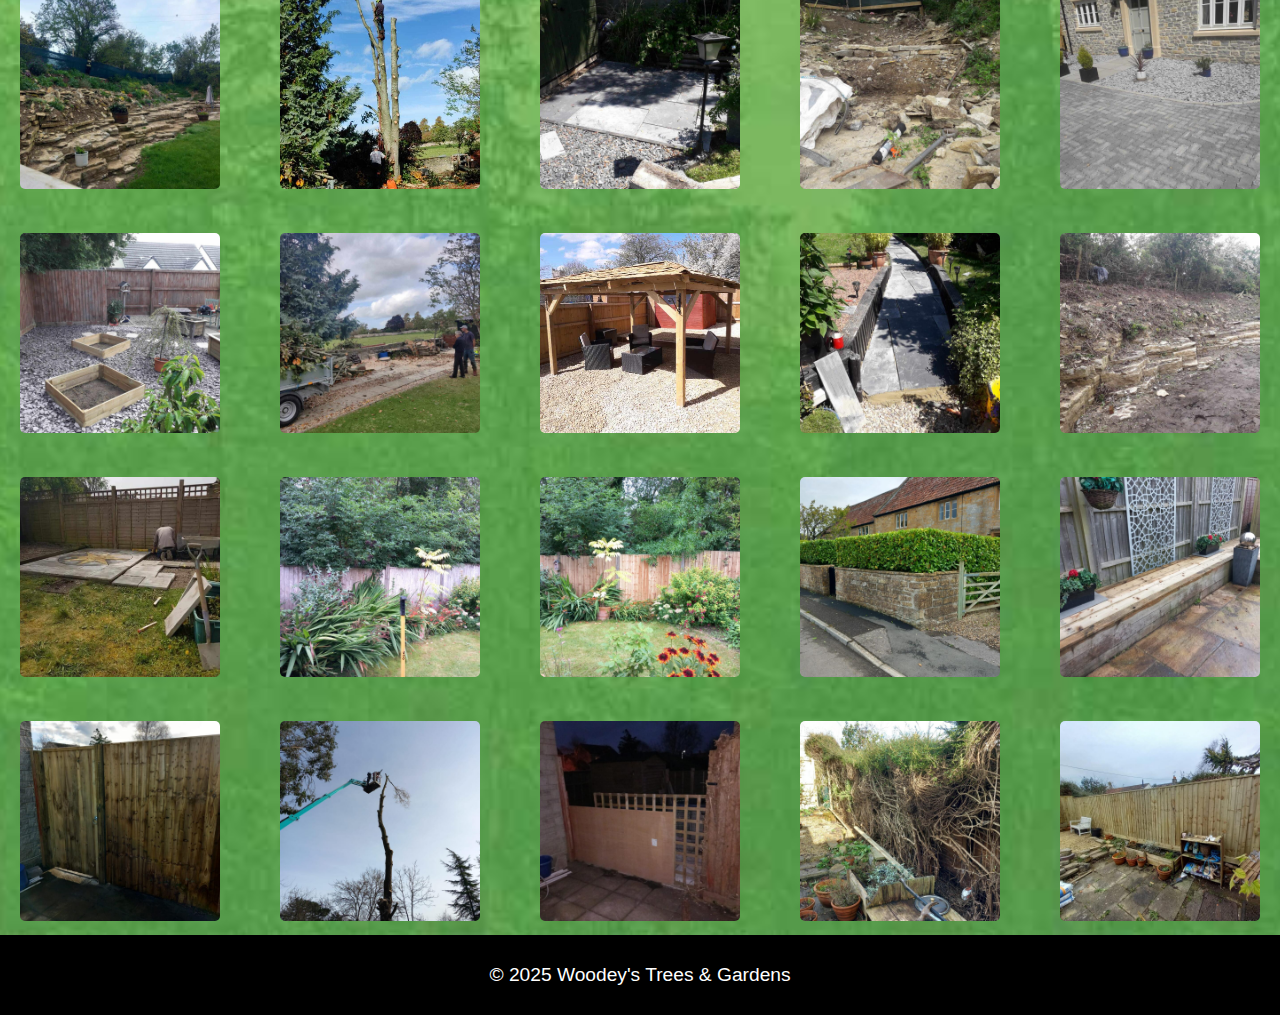
==== commit b458b77d: "update back to top" ====
--- a/index.html
+++ b/index.html
@@ -34,7 +34,7 @@
         <figure>
           <img src="images/Tree.jpg">
           <figcaption>Tree Surgery</figcaption>
-          <p2>Tree felling, Pruning fruit trees, Crown reductions, Crown lift, Pollarding, Stump grinding, Hedge trimming , Tree and Hedge planting.</p2>
+          <p2>Tree felling, Pruning fruit trees, Crown reductions, Crown lift, Pollarding, Stump grinding, Hedge trimming, Tree and Hedge planting.</p2>
         </figure>
         <figure>
           <img src="images/fence.jpg">
@@ -44,7 +44,9 @@
       </div>
     </section>
   </main>
-
+  
+  <button onclick="topFunction()" id="backToTopBtn" title="Go to top">Back to top</button>
+  <script src="functions/backtotop.js"></script>
 <portfolio>
     <section id="portfolio">
       <h2>Some Of The Work We Have Done</h2>
--- a/styles.css
+++ b/styles.css
@@ -189,3 +189,40 @@
     
    
 }
+#backToTopBtn {
+    display: none; /* Hidden by default */
+    position: fixed; /* Fixed/sticky position */
+    bottom: 20px; /* Place the button at the bottom of the page */
+    right: 30px; /* Place the button 30px from the right */
+    z-index: 99; /* Ensure it doesn't overlap other elements */
+    border: none; /* Remove borders */
+    outline: none; /* Remove outline */
+    background-color: #007bff; /* Button background color */
+    color: white; /* Text color */
+    cursor: pointer; /* Add a mouse pointer on hover */
+    padding: 15px; /* Padding for the button */
+    border-radius: 10px; /* Rounded corners */
+    font-size: 18px; /* Font size for the text */
+  }
+  
+  #backToTopBtn:hover {
+    background-color: #0056b3; /* Darker background on hover */
+  }
+  #backToHomeBtn {
+    position: fixed; /* Fixed/sticky position */
+    bottom: 20px; /* Place the button at the bottom of the page */
+    right: 30px; /* Place the button 30px from the right */
+    z-index: 99; /* Ensure it doesn't overlap other elements */
+    border: none; /* Remove borders */
+    outline: none; /* Remove outline */
+    background-color: #007bff; /* Button background color */
+    color: white; /* Text color */
+    cursor: pointer; /* Add a mouse pointer on hover */
+    padding: 15px; /* Padding for the button */
+    border-radius: 10px; /* Rounded corners */
+    font-size: 18px; /* Font size for the text */
+}
+
+#backToHomeBtn:hover {
+    background-color: #0056b3; /* Darker background on hover */
+}
